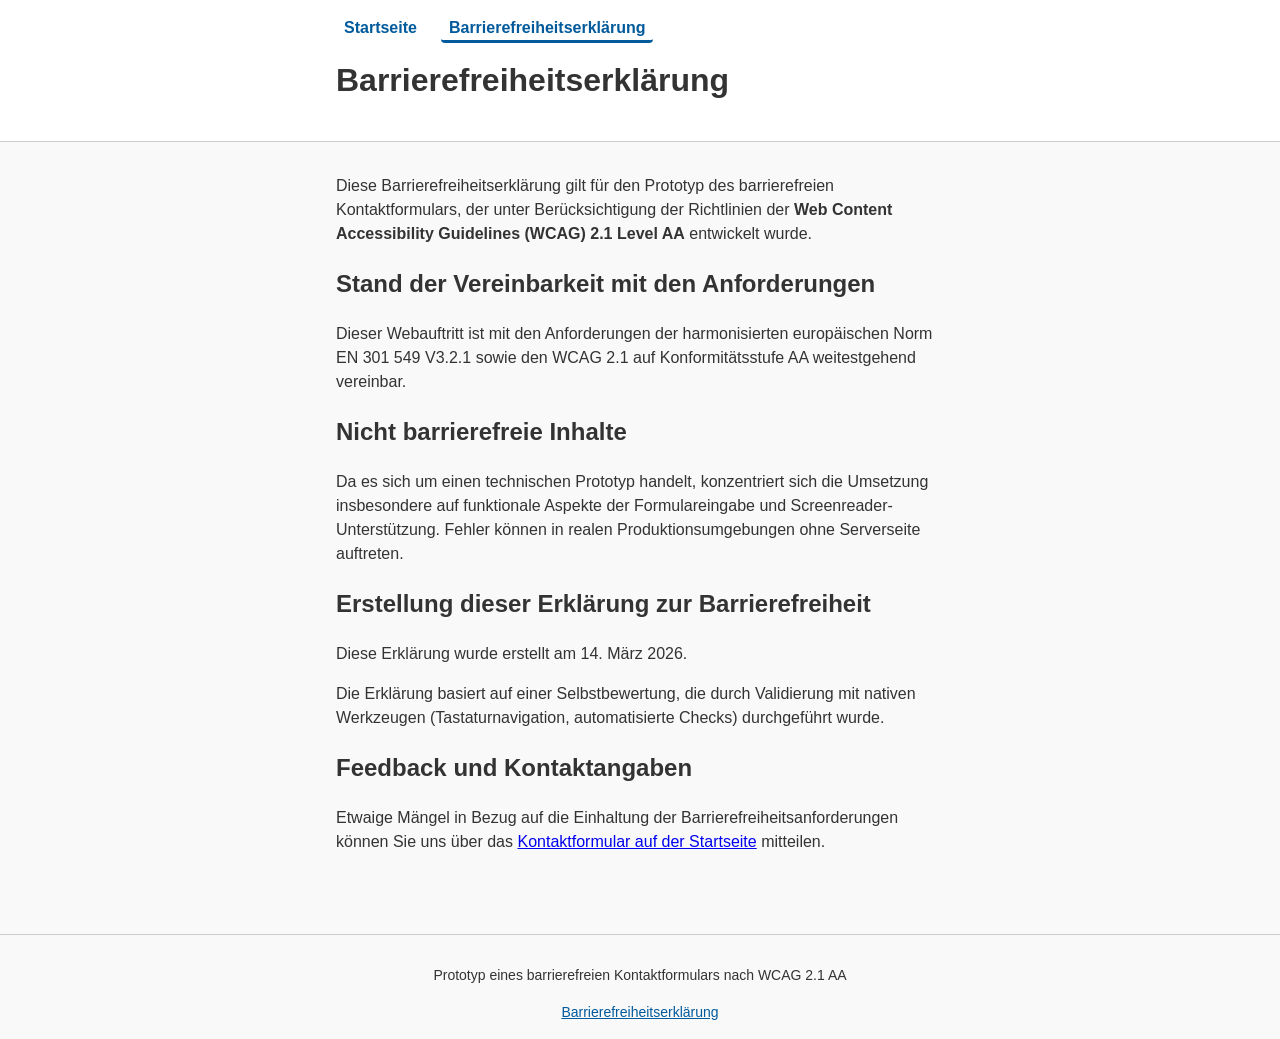
==== barrierefreiheitserklaerung.html @ b276cd56 "Add Barrierefreiheitserklärung page and navigation" ====
<!DOCTYPE html>
<html lang="de">

<head>
    <meta charset="UTF-8">
    <meta name="viewport" content="width=device-width, initial-scale=1.0">
    <title>Barrierefreiheitserklärung - Barrierefreies Kontaktformular</title>
    <meta name="description" content="Erklärung zur Barrierefreiheit des Kontaktformular-Prototyps.">
    <link rel="stylesheet" href="style.css">
</head>

<body>
    <header role="banner">
        <div class="container">
            <nav aria-label="Hauptnavigation" class="navbar">
                <ul>
                    <li><a href="index.html">Startseite</a></li>
                    <li><a href="barrierefreiheitserklaerung.html" aria-current="page">Barrierefreiheitserklärung</a>
                    </li>
                </ul>
            </nav>
            <h1>Barrierefreiheitserklärung</h1>
        </div>
    </header>

    <main role="main">
        <div class="container">
            <p>Diese Barrierefreiheitserklärung gilt für den Prototyp des barrierefreien Kontaktformulars, der unter
                Berücksichtigung der Richtlinien der <strong>Web Content Accessibility Guidelines (WCAG) 2.1 Level
                    AA</strong> entwickelt wurde.</p>

            <h2>Stand der Vereinbarkeit mit den Anforderungen</h2>
            <p>Dieser Webauftritt ist mit den Anforderungen der harmonisierten europäischen Norm EN 301 549 V3.2.1 sowie
                den WCAG 2.1 auf Konformitätsstufe AA weitestgehend vereinbar.</p>

            <h2>Nicht barrierefreie Inhalte</h2>
            <p>Da es sich um einen technischen Prototyp handelt, konzentriert sich die Umsetzung insbesondere auf
                funktionale Aspekte der Formulareingabe und Screenreader-Unterstützung. Fehler können in realen
                Produktionsumgebungen ohne Serverseite auftreten.</p>

            <h2>Erstellung dieser Erklärung zur Barrierefreiheit</h2>
            <p>Diese Erklärung wurde erstellt am <time datetime="2026-03-14">14. März 2026</time>.</p>
            <p>Die Erklärung basiert auf einer Selbstbewertung, die durch Validierung mit nativen Werkzeugen
                (Tastaturnavigation, automatisierte Checks) durchgeführt wurde.</p>

            <h2>Feedback und Kontaktangaben</h2>
            <p>Etwaige Mängel in Bezug auf die Einhaltung der Barrierefreiheitsanforderungen können Sie uns über das <a
                    href="index.html">Kontaktformular auf der Startseite</a> mitteilen.</p>
        </div>
    </main>

    <footer role="contentinfo">
        <div class="container">
            <p>Prototyp eines barrierefreien Kontaktformulars nach WCAG 2.1 AA</p>
            <nav aria-label="Fußzeilennavigation" class="footer-nav">
                <ul>
                    <li><a href="barrierefreiheitserklaerung.html" aria-current="page">Barrierefreiheitserklärung</a>
                    </li>
                </ul>
            </nav>
        </div>
    </footer>
    <script src="script.js"></script>
</body>

</html>
---- style.css ----
/*
 * Globales Design-System (CSS)
 * Umsetzung der Barrierefreiheitsanforderungen für Farben, Fokus und Skalierbarkeit.
 */
:root {
    /*
     * Farben
     * Anforderung: Kontrastverhältnis mindestens 4.5:1 (WCAG 2.1 AA - 1.4.3 Contrast (Minimum)) für normalen Text.
     * Hier: #333 auf #f9f9f9 ergibt ~15:1.
     */
    --color-bg: #f9f9f9;
    --color-text: #333333;
    --color-primary: #005a9c;
    /* Dunkel genug für weißen Hintergrund (~7:1) */
    --color-primary-dark: #003d6b;
    --color-error: #d32f2f;
    /* Rot mit ausreichendem Kontrast */
    --color-white: #ffffff;
    --color-border: #767676;
    /* Grau mit > 3:1 Kontrast für UI-Komponenten (WCAG 2.1 - 1.4.11 Non-text Contrast) */

    /*
     * Fokus-Stile
     * Zentral definierte Fokus-Indikatoren für konsistente Tastaturnavigation.
     */
    --focus-outline-color: #000000;
    --focus-outline-width: 3px;

    /*
     * Typografie & Abstände
     * Verwendung relativer Einheiten (rem/em) statt Pixeln (px).
     * Dies ermöglicht des Skalieren des Textes bis 200% ohne Layout-Bruch (WCAG 2.1 - 1.4.4 Resize text).
     */
    --font-family: 'Segoe UI', Roboto, Helvetica, Arial, sans-serif;
    --spacing-unit: 1rem;
    --radius: 0.25rem;
}

/*
 * Basis-Reset & Typografie
 */
* {
    box-sizing: border-box;
    /* Verhindert Layout-Probleme bei Padding/Border */
}

body {
    margin: 0;
    font-family: var(--font-family);
    background-color: var(--color-bg);
    color: var(--color-text);
    line-height: 1.5;
    /* Gute Lesbarkeit (WCAG 2.1 AA empfiehlt mind. 1.5 - 1.4.8 Visual Presentation) */
    font-size: 1rem;
    /* Basisgröße */
}

/*
 * Barrierefreiheit: Fokus-Indikatoren
 * Kritisch für Tastaturnutzer. Browsereigene Outlines werden oft als unzureichend empfunden.
 * WCAG 2.1 - 2.4.7 "Focus Visible": Ein starker visueller Indikator ist Pflicht.
 */
:focus-visible {
    outline: var(--focus-outline-width) solid var(--focus-outline-color);
    outline-offset: 2px;
    /* Trennung vom Element für bessere Sichtbarkeit */
}

/* Layout */
.container {
    max-width: 40rem;
    /* Beschränkung der Zeilenlänge für Lesbarkeit (max ~80 Zeichen) */
    margin: 0 auto;
    padding: 0 var(--spacing-unit);
}

header {
    background-color: var(--color-white);
    padding: var(--spacing-unit) 0;
    border-bottom: 1px solid #ccc;
    margin-bottom: calc(var(--spacing-unit) * 2);
}

/* Hauptnavigation */
.navbar ul {
    list-style: none;
    padding: 0;
    margin: 0 0 var(--spacing-unit) 0;
    display: flex;
    gap: var(--spacing-unit);
    flex-wrap: wrap;
}

.navbar li {
    margin: 0;
}

.navbar a {
    color: var(--color-primary);
    text-decoration: none;
    font-weight: 600;
    padding: 0.25rem 0.5rem;
    border-radius: var(--radius);
    transition: background-color 0.2s, color 0.2s;
}

.navbar a:hover,
.navbar a:focus {
    background-color: var(--color-primary-dark);
    color: var(--color-white);
    text-decoration: underline;
}

/* Aktuelle Seite markieren (gemäß WCAG 2.1) */
.navbar a[aria-current="page"] {
    position: relative;
    border-bottom: 3px solid var(--color-primary);
}

main {
    padding-bottom: calc(var(--spacing-unit) * 2);
}

footer {
    text-align: center;
    padding: var(--spacing-unit) 0;
    border-top: 1px solid #ccc;
    margin-top: calc(var(--spacing-unit) * 2);
    font-size: 0.875rem;
}

/* Fußzeilennavigation */
.footer-nav ul {
    list-style: none;
    padding: 0;
    margin: var(--spacing-unit) 0 0 0;
    display: flex;
    justify-content: center;
    gap: var(--spacing-unit);
}

.footer-nav a {
    color: var(--color-primary);
    text-decoration: underline;
    padding: 0.25rem;
}

.footer-nav a:hover,
.footer-nav a:focus {
    color: var(--color-primary-dark);
    text-decoration: none;
}

/* Typografie */
h1 {
    margin-top: 0;
    font-size: 2rem;
}

/* Formular-Stile */
.form-group {
    margin-bottom: calc(var(--spacing-unit) * 1.5);
}

/*
 * Labels
 * Große Klickflächen und eindeutige Zuordnung.
 */
label {
    display: block;
    margin-bottom: 0.5rem;
    font-weight: 600;
    font-size: 1.125rem;
    /* Groß genug für Touch-Ziel-Kontext */
}

/* Visueller Hinweis für Pflichtfelder wird im HTML behandelt, hier nur Text-Styling */
label span[aria-hidden="true"] {
    color: var(--color-error);
}

/*
 * Utility-Klasse: Visually Hidden
 * Versteckt Elemente visuell, lässt sie aber für Screenreader zugänglich.
 * Besser als display:none, was Inhalte komplett entfernt.
 */
.visually-hidden {
    position: absolute;
    width: 1px;
    height: 1px;
    padding: 0;
    margin: -1px;
    overflow: hidden;
    clip: rect(0, 0, 0, 0);
    white-space: nowrap;
    border: 0;
}

input[type="text"],
input[type="email"],
textarea {
    width: 100%;
    padding: 0.75rem;
    font-size: 1rem;
    border: 2px solid var(--color-border);
    border-radius: var(--radius);
    background-color: var(--color-white);
    color: var(--color-text);
}

/*
 * Fehlerzustand
 * Visuelle Hervorhebung bei Validierungsfehlern.
 * Wird über JS mit aria-invalid="true" gesteuert.
 */
input[aria-invalid="true"],
textarea[aria-invalid="true"] {
    border-color: var(--color-error);
    border-width: 2px;
}

.error-message {
    color: var(--color-error);
    font-size: 0.875rem;
    margin-top: 0.25rem;
    font-weight: 500;
    min-height: 1.3em;
    /* Platz reservieren, um Sprünge zu vermeiden */
}

button {
    display: inline-flex;
    /* Flexbox für Ausrichtung von Text und Icon */
    align-items: center;
    /* Vertikal zentrieren */
    justify-content: center;
    /* Horizontal zentrieren */
    gap: 0.5rem;
    /* Abstand zwischen Text und Icon */
    padding: 0.75rem 1.5rem;
    font-size: 1.125rem;
    font-weight: 700;
    color: var(--color-white);
    background-color: var(--color-primary);
    border: none;
    border-radius: var(--radius);
    cursor: pointer;
    transition: background-color 0.2s;
}

button:hover {
    background-color: var(--color-primary-dark);
}

button:active {
    transform: translateY(1px);
}

/* 
 * Icon-Styling im Button
 * Sicherstellen, dass das Bild passend skaliert.
 */
.button-icon {
    width: 1em;
    /* Relative Größe basierend auf Schriftgröße */
    height: auto;
    display: block;
}

/* 
 * Submit-Gruppe
 * Container für Button und Info-Badge
 */
.submit-group {
    display: flex;
    flex-direction: column;
    align-items: flex-start;
    gap: 2rem;
    margin-bottom: var(--spacing-unit);
}

.info-badge {
    /* 
     * Optimale Größe für das Badge, 
     * responsive max-width damit es auf Mobile nicht den Rahmen sprengt 
     */
    max-width: 200px;
    height: auto;
}

/* Status-Nachricht */
.status-message {
    margin-top: var(--spacing-unit);
    padding: var(--spacing-unit);
    border-radius: var(--radius);
}

.status-message.success {
    background-color: #e8f5e9;
    color: #1b5e20;
    border: 1px solid #c8e6c9;
}

.status-message.error {
    background-color: #ffebee;
    color: #b71c1c;
    border: 1px solid #ffcdd2;
}

/*
 * Responsive Anpassung (WCAG 1.4.10 Reflow)
 * Stellt sicher, dass bei kleinen Bildschirmen (320px) kein horizontales Scrollen nötig ist.
 */
@media screen and (max-width: 320px) {
    .container {
        padding: 0 0.5rem;
    }

    body {
        hyphens: auto;
        /* Verhindert horizontales Scrollen bei langen Wörtern (Reflow) */
    }

    input[type="text"],
    input[type="email"],
    textarea,
    button {
        font-size: 1rem;
    }
}
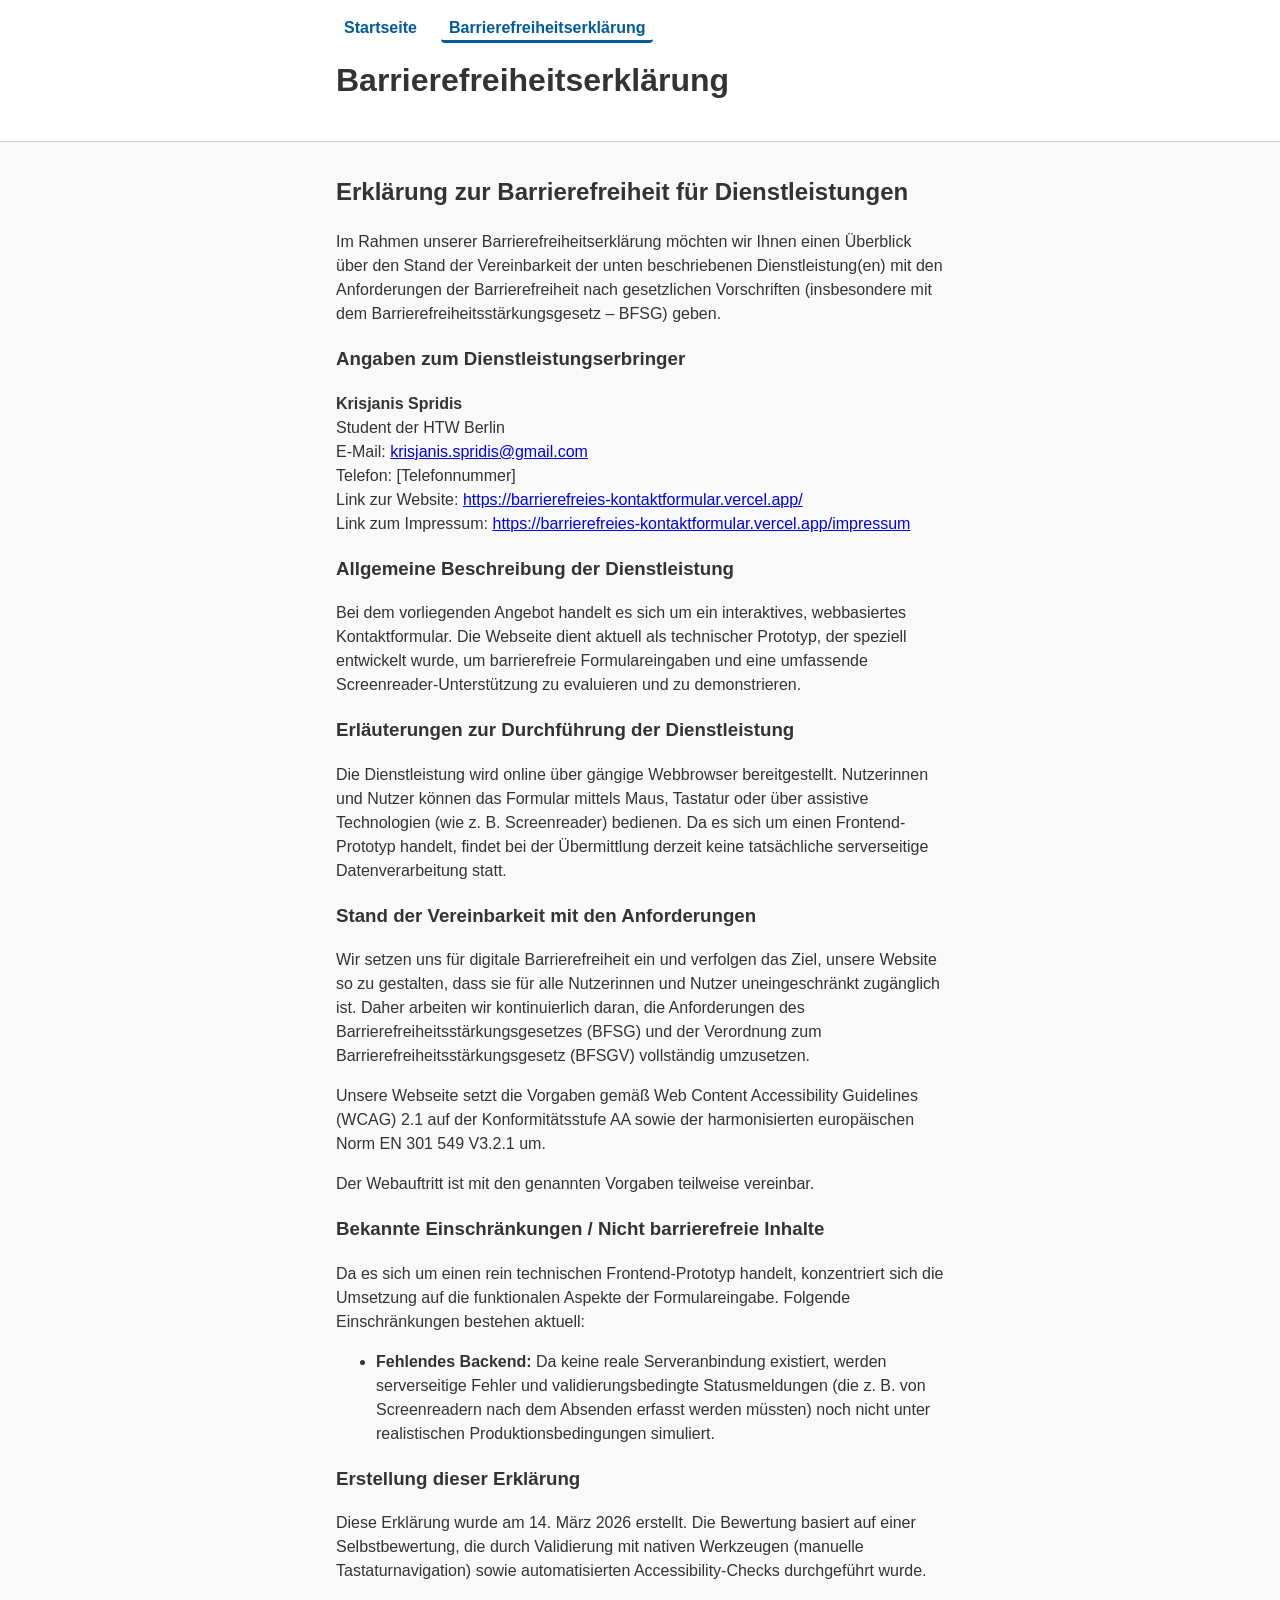
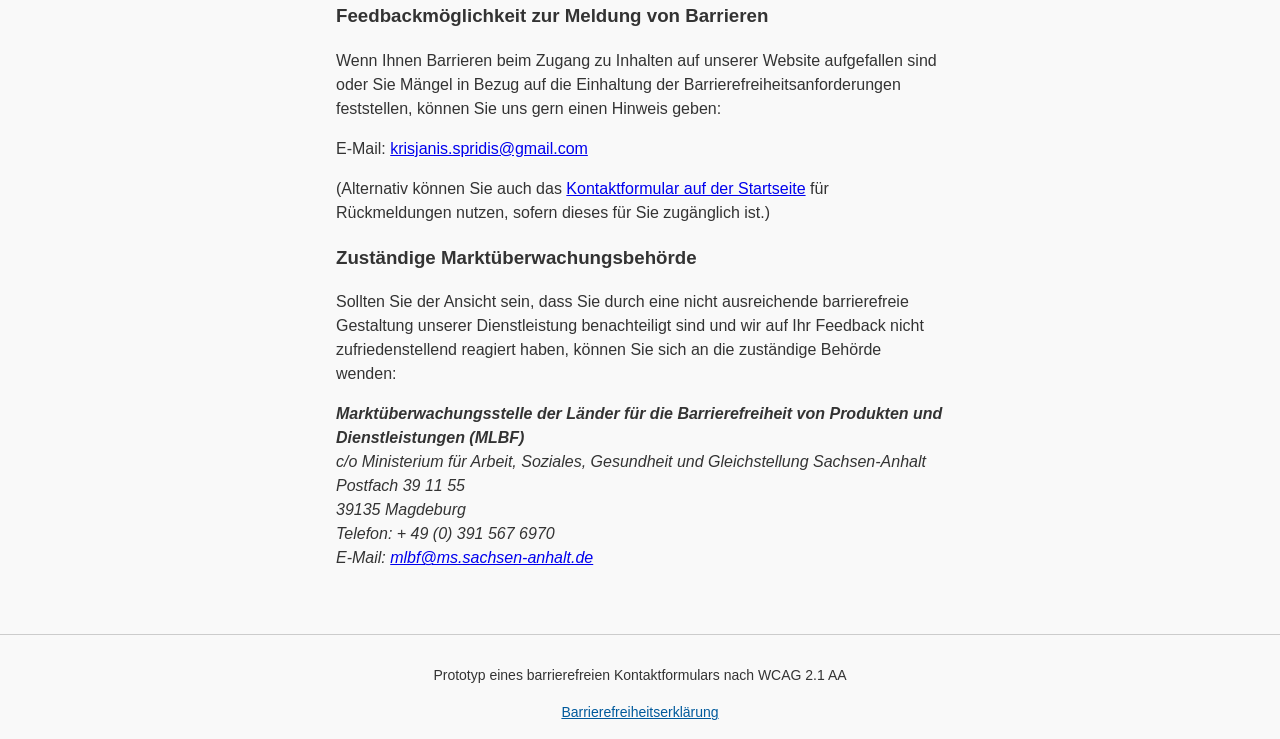
==== commit 6922cebc: "Update Barrierefreiheitserklärung with official template" ====
--- a/barrierefreiheitserklaerung.html
+++ b/barrierefreiheitserklaerung.html
@@ -25,27 +25,79 @@
 
     <main role="main">
         <div class="container">
-            <p>Diese Barrierefreiheitserklärung gilt für den Prototyp des barrierefreien Kontaktformulars, der unter
-                Berücksichtigung der Richtlinien der <strong>Web Content Accessibility Guidelines (WCAG) 2.1 Level
-                    AA</strong> entwickelt wurde.</p>
+            <h2>Erklärung zur Barrierefreiheit für Dienstleistungen</h2>
+            <p>Im Rahmen unserer Barrierefreiheitserklärung möchten wir Ihnen einen Überblick über den Stand der
+                Vereinbarkeit der unten beschriebenen Dienstleistung(en) mit den Anforderungen der Barrierefreiheit nach
+                gesetzlichen Vorschriften (insbesondere mit dem Barrierefreiheitsstärkungsgesetz – BFSG) geben.</p>
 
-            <h2>Stand der Vereinbarkeit mit den Anforderungen</h2>
-            <p>Dieser Webauftritt ist mit den Anforderungen der harmonisierten europäischen Norm EN 301 549 V3.2.1 sowie
-                den WCAG 2.1 auf Konformitätsstufe AA weitestgehend vereinbar.</p>
+            <h3>Angaben zum Dienstleistungserbringer</h3>
+            <p>
+                <strong>Krisjanis Spridis</strong><br>
+                Student der HTW Berlin<br>
+                E-Mail: <a href="mailto:krisjanis.spridis@gmail.com">krisjanis.spridis@gmail.com</a><br>
+                Telefon: [Telefonnummer]<br>
+                Link zur Website: <a href="https://barrierefreies-kontaktformular.vercel.app/" target="_blank"
+                    rel="noopener noreferrer">https://barrierefreies-kontaktformular.vercel.app/</a><br>
+                Link zum Impressum: <a href="https://barrierefreies-kontaktformular.vercel.app/impressum"
+                    target="_blank"
+                    rel="noopener noreferrer">https://barrierefreies-kontaktformular.vercel.app/impressum</a>
+            </p>
 
-            <h2>Nicht barrierefreie Inhalte</h2>
-            <p>Da es sich um einen technischen Prototyp handelt, konzentriert sich die Umsetzung insbesondere auf
-                funktionale Aspekte der Formulareingabe und Screenreader-Unterstützung. Fehler können in realen
-                Produktionsumgebungen ohne Serverseite auftreten.</p>
+            <h3>Allgemeine Beschreibung der Dienstleistung</h3>
+            <p>Bei dem vorliegenden Angebot handelt es sich um ein interaktives, webbasiertes Kontaktformular. Die
+                Webseite dient aktuell als technischer Prototyp, der speziell entwickelt wurde, um barrierefreie
+                Formulareingaben und eine umfassende Screenreader-Unterstützung zu evaluieren und zu demonstrieren.</p>
 
-            <h2>Erstellung dieser Erklärung zur Barrierefreiheit</h2>
-            <p>Diese Erklärung wurde erstellt am <time datetime="2026-03-14">14. März 2026</time>.</p>
-            <p>Die Erklärung basiert auf einer Selbstbewertung, die durch Validierung mit nativen Werkzeugen
-                (Tastaturnavigation, automatisierte Checks) durchgeführt wurde.</p>
+            <h3>Erläuterungen zur Durchführung der Dienstleistung</h3>
+            <p>Die Dienstleistung wird online über gängige Webbrowser bereitgestellt. Nutzerinnen und Nutzer können das
+                Formular mittels Maus, Tastatur oder über assistive Technologien (wie z. B. Screenreader) bedienen. Da
+                es sich um einen Frontend-Prototyp handelt, findet bei der Übermittlung derzeit keine tatsächliche
+                serverseitige Datenverarbeitung statt.</p>
 
-            <h2>Feedback und Kontaktangaben</h2>
-            <p>Etwaige Mängel in Bezug auf die Einhaltung der Barrierefreiheitsanforderungen können Sie uns über das <a
-                    href="index.html">Kontaktformular auf der Startseite</a> mitteilen.</p>
+            <h3>Stand der Vereinbarkeit mit den Anforderungen</h3>
+            <p>Wir setzen uns für digitale Barrierefreiheit ein und verfolgen das Ziel, unsere Website so zu gestalten,
+                dass sie für alle Nutzerinnen und Nutzer uneingeschränkt zugänglich ist. Daher arbeiten wir
+                kontinuierlich daran, die Anforderungen des Barrierefreiheitsstärkungsgesetzes (BFSG) und der Verordnung
+                zum Barrierefreiheitsstärkungsgesetz (BFSGV) vollständig umzusetzen.</p>
+            <p>Unsere Webseite setzt die Vorgaben gemäß Web Content Accessibility Guidelines (WCAG) 2.1 auf der
+                Konformitätsstufe AA sowie der harmonisierten europäischen Norm EN 301 549 V3.2.1 um.</p>
+            <p>Der Webauftritt ist mit den genannten Vorgaben teilweise vereinbar.</p>
+
+            <h3>Bekannte Einschränkungen / Nicht barrierefreie Inhalte</h3>
+            <p>Da es sich um einen rein technischen Frontend-Prototyp handelt, konzentriert sich die Umsetzung auf die
+                funktionalen Aspekte der Formulareingabe. Folgende Einschränkungen bestehen aktuell:</p>
+            <ul>
+                <li><strong>Fehlendes Backend:</strong> Da keine reale Serveranbindung existiert, werden serverseitige
+                    Fehler und validierungsbedingte Statusmeldungen (die z. B. von Screenreadern nach dem Absenden
+                    erfasst werden müssten) noch nicht unter realistischen Produktionsbedingungen simuliert.</li>
+            </ul>
+
+            <h3>Erstellung dieser Erklärung</h3>
+            <p>Diese Erklärung wurde am <time datetime="2026-03-14">14. März 2026</time> erstellt. Die Bewertung basiert
+                auf einer Selbstbewertung, die durch Validierung mit nativen Werkzeugen (manuelle Tastaturnavigation)
+                sowie automatisierten Accessibility-Checks durchgeführt wurde.</p>
+
+            <h3>Feedbackmöglichkeit zur Meldung von Barrieren</h3>
+            <p>Wenn Ihnen Barrieren beim Zugang zu Inhalten auf unserer Website aufgefallen sind oder Sie Mängel in
+                Bezug auf die Einhaltung der Barrierefreiheitsanforderungen feststellen, können Sie uns gern einen
+                Hinweis geben:</p>
+            <p>E-Mail: <a href="mailto:krisjanis.spridis@gmail.com">krisjanis.spridis@gmail.com</a></p>
+            <p>(Alternativ können Sie auch das <a href="index.html">Kontaktformular auf der Startseite</a> für
+                Rückmeldungen nutzen, sofern dieses für Sie zugänglich ist.)</p>
+
+            <h3>Zuständige Marktüberwachungsbehörde</h3>
+            <p>Sollten Sie der Ansicht sein, dass Sie durch eine nicht ausreichende barrierefreie Gestaltung unserer
+                Dienstleistung benachteiligt sind und wir auf Ihr Feedback nicht zufriedenstellend reagiert haben,
+                können Sie sich an die zuständige Behörde wenden:</p>
+            <address>
+                <strong>Marktüberwachungsstelle der Länder für die Barrierefreiheit von Produkten und Dienstleistungen
+                    (MLBF)</strong><br>
+                c/o Ministerium für Arbeit, Soziales, Gesundheit und Gleichstellung Sachsen-Anhalt<br>
+                Postfach 39 11 55<br>
+                39135 Magdeburg<br>
+                Telefon: + 49 (0) 391 567 6970<br>
+                E-Mail: <a href="mailto:mlbf@ms.sachsen-anhalt.de">mlbf@ms.sachsen-anhalt.de</a>
+            </address>
         </div>
     </main>
 
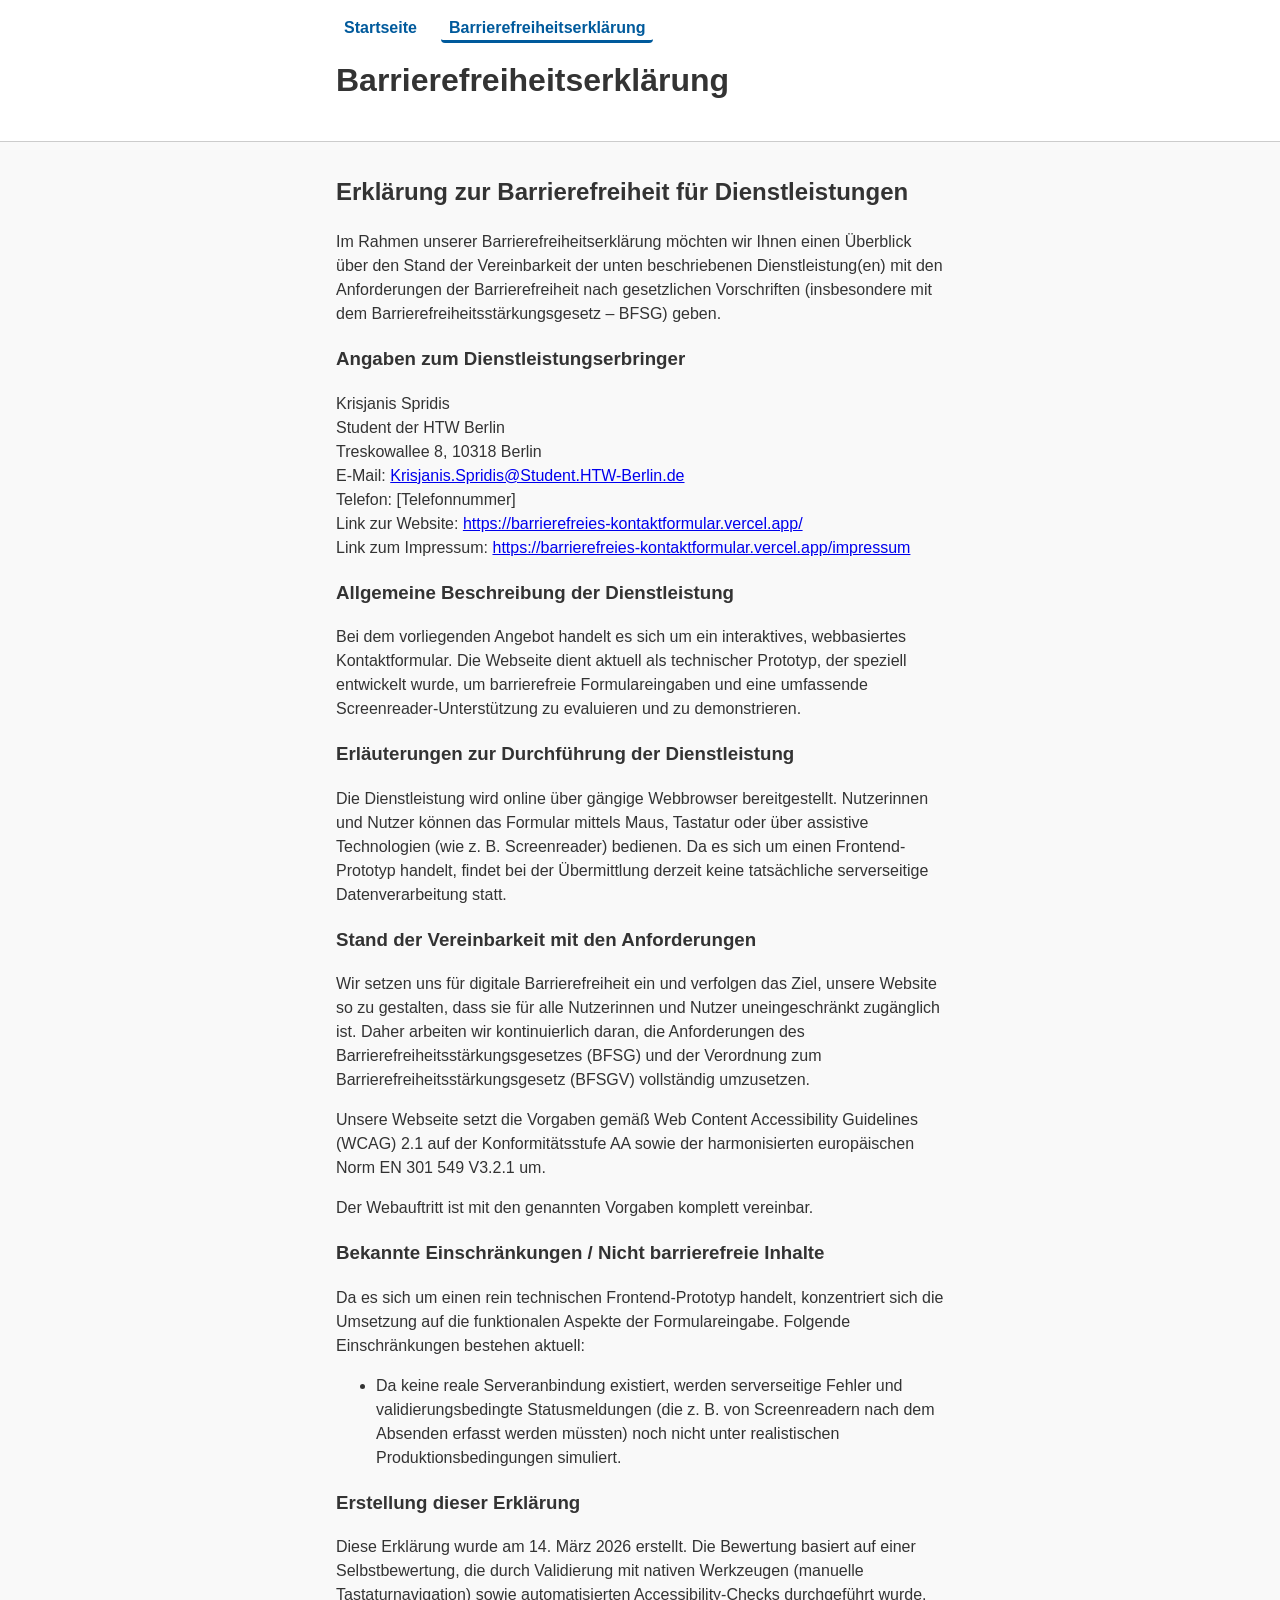
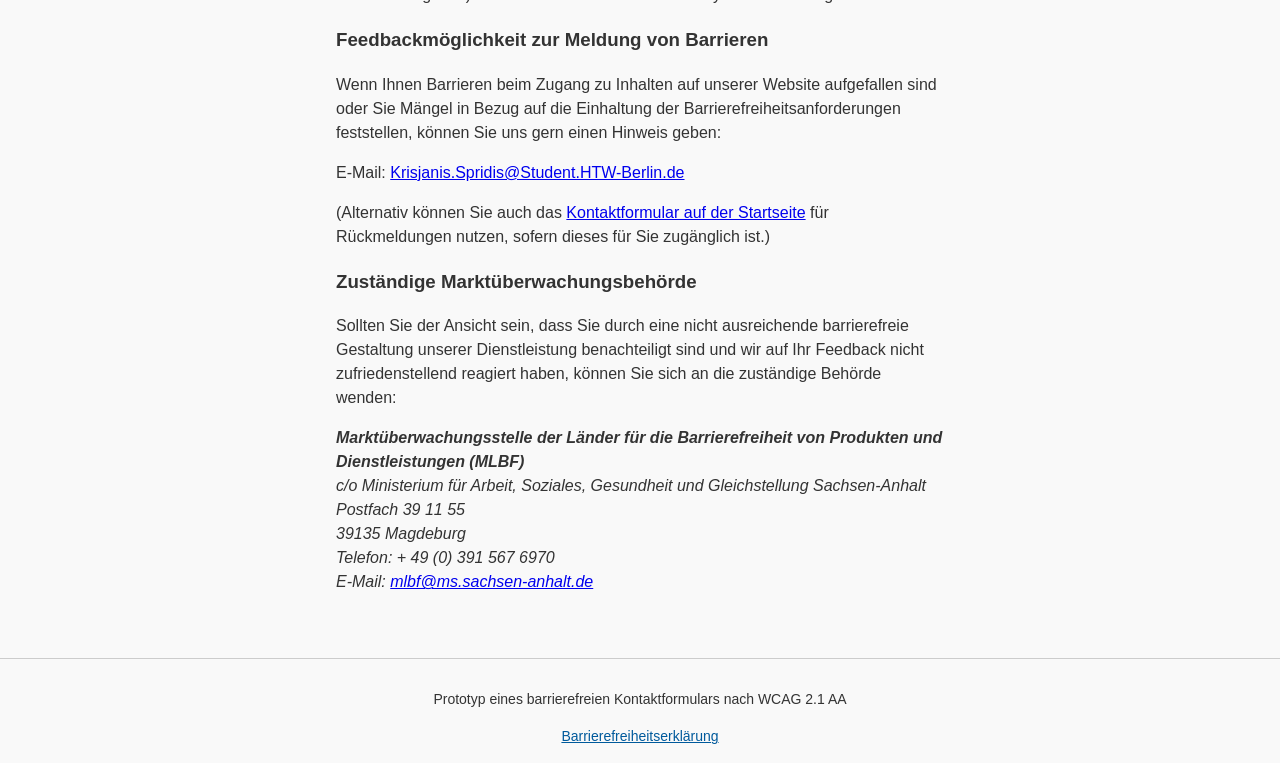
==== commit 35e756e0: "Update email to HTW Berlin address" ====
--- a/barrierefreiheitserklaerung.html
+++ b/barrierefreiheitserklaerung.html
@@ -32,9 +32,11 @@
 
             <h3>Angaben zum Dienstleistungserbringer</h3>
             <p>
-                <strong>Krisjanis Spridis</strong><br>
+                Krisjanis Spridis<br>
                 Student der HTW Berlin<br>
-                E-Mail: <a href="mailto:krisjanis.spridis@gmail.com">krisjanis.spridis@gmail.com</a><br>
+                Treskowallee 8, 10318 Berlin<br>
+                E-Mail: <a
+                    href="mailto:Krisjanis.Spridis@Student.HTW-Berlin.de">Krisjanis.Spridis@Student.HTW-Berlin.de</a><br>
                 Telefon: [Telefonnummer]<br>
                 Link zur Website: <a href="https://barrierefreies-kontaktformular.vercel.app/" target="_blank"
                     rel="noopener noreferrer">https://barrierefreies-kontaktformular.vercel.app/</a><br>
@@ -61,13 +63,13 @@
                 zum Barrierefreiheitsstärkungsgesetz (BFSGV) vollständig umzusetzen.</p>
             <p>Unsere Webseite setzt die Vorgaben gemäß Web Content Accessibility Guidelines (WCAG) 2.1 auf der
                 Konformitätsstufe AA sowie der harmonisierten europäischen Norm EN 301 549 V3.2.1 um.</p>
-            <p>Der Webauftritt ist mit den genannten Vorgaben teilweise vereinbar.</p>
+            <p>Der Webauftritt ist mit den genannten Vorgaben komplett vereinbar.</p>
 
             <h3>Bekannte Einschränkungen / Nicht barrierefreie Inhalte</h3>
             <p>Da es sich um einen rein technischen Frontend-Prototyp handelt, konzentriert sich die Umsetzung auf die
                 funktionalen Aspekte der Formulareingabe. Folgende Einschränkungen bestehen aktuell:</p>
             <ul>
-                <li><strong>Fehlendes Backend:</strong> Da keine reale Serveranbindung existiert, werden serverseitige
+                <li>Da keine reale Serveranbindung existiert, werden serverseitige
                     Fehler und validierungsbedingte Statusmeldungen (die z. B. von Screenreadern nach dem Absenden
                     erfasst werden müssten) noch nicht unter realistischen Produktionsbedingungen simuliert.</li>
             </ul>
@@ -81,7 +83,9 @@
             <p>Wenn Ihnen Barrieren beim Zugang zu Inhalten auf unserer Website aufgefallen sind oder Sie Mängel in
                 Bezug auf die Einhaltung der Barrierefreiheitsanforderungen feststellen, können Sie uns gern einen
                 Hinweis geben:</p>
-            <p>E-Mail: <a href="mailto:krisjanis.spridis@gmail.com">krisjanis.spridis@gmail.com</a></p>
+            <p>E-Mail: <a
+                    href="mailto:Krisjanis.Spridis@Student.HTW-Berlin.de">Krisjanis.Spridis@Student.HTW-Berlin.de</a>
+            </p>
             <p>(Alternativ können Sie auch das <a href="index.html">Kontaktformular auf der Startseite</a> für
                 Rückmeldungen nutzen, sofern dieses für Sie zugänglich ist.)</p>
 
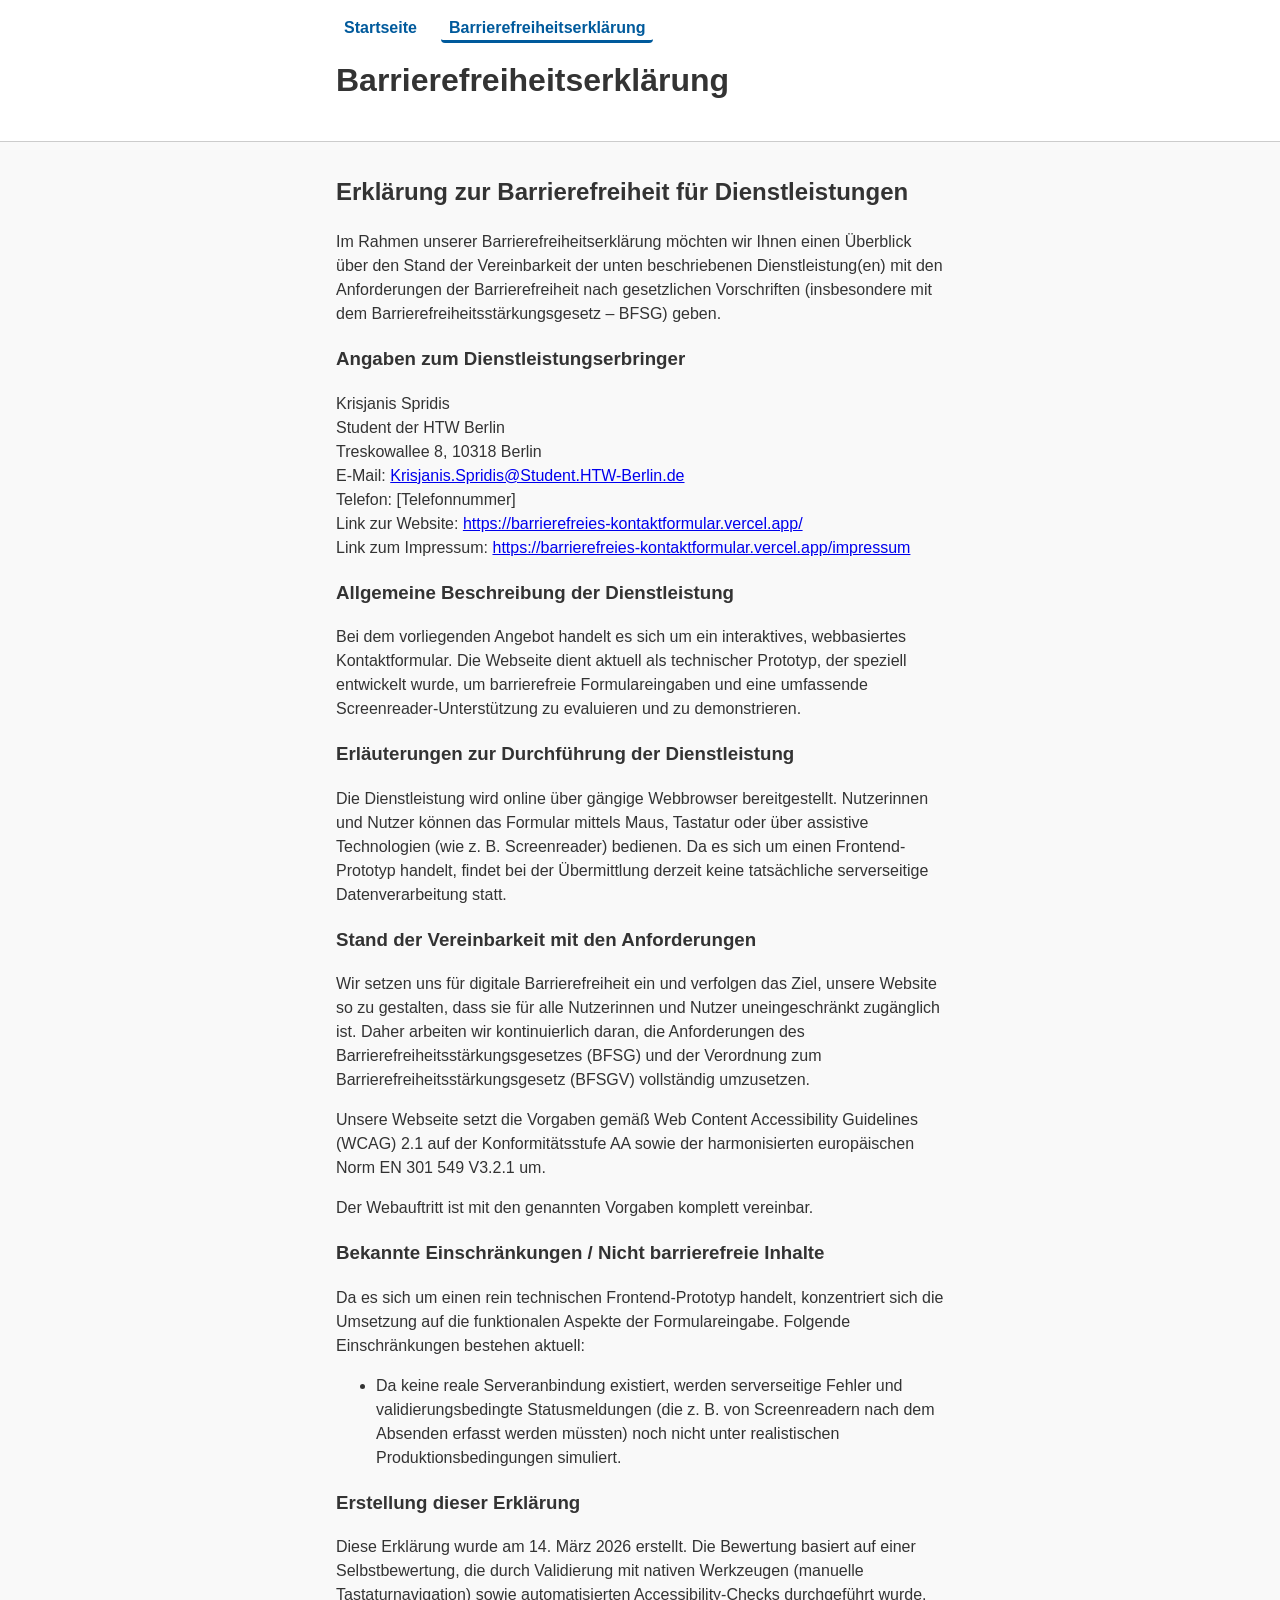
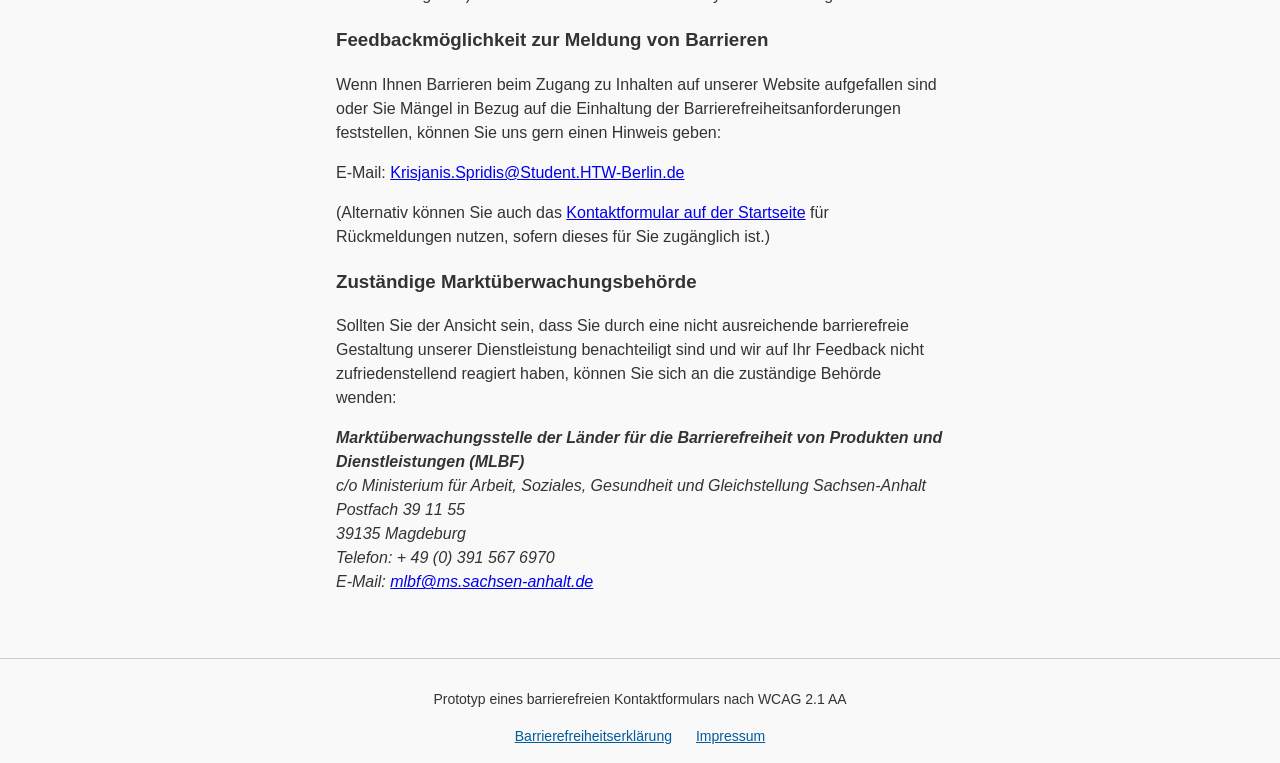
==== commit 5ae679ac: "Add Impressum page and link in footers" ====
--- a/barrierefreiheitserklaerung.html
+++ b/barrierefreiheitserklaerung.html
@@ -112,6 +112,7 @@
                 <ul>
                     <li><a href="barrierefreiheitserklaerung.html" aria-current="page">Barrierefreiheitserklärung</a>
                     </li>
+                    <li><a href="impressum.html">Impressum</a></li>
                 </ul>
             </nav>
         </div>
